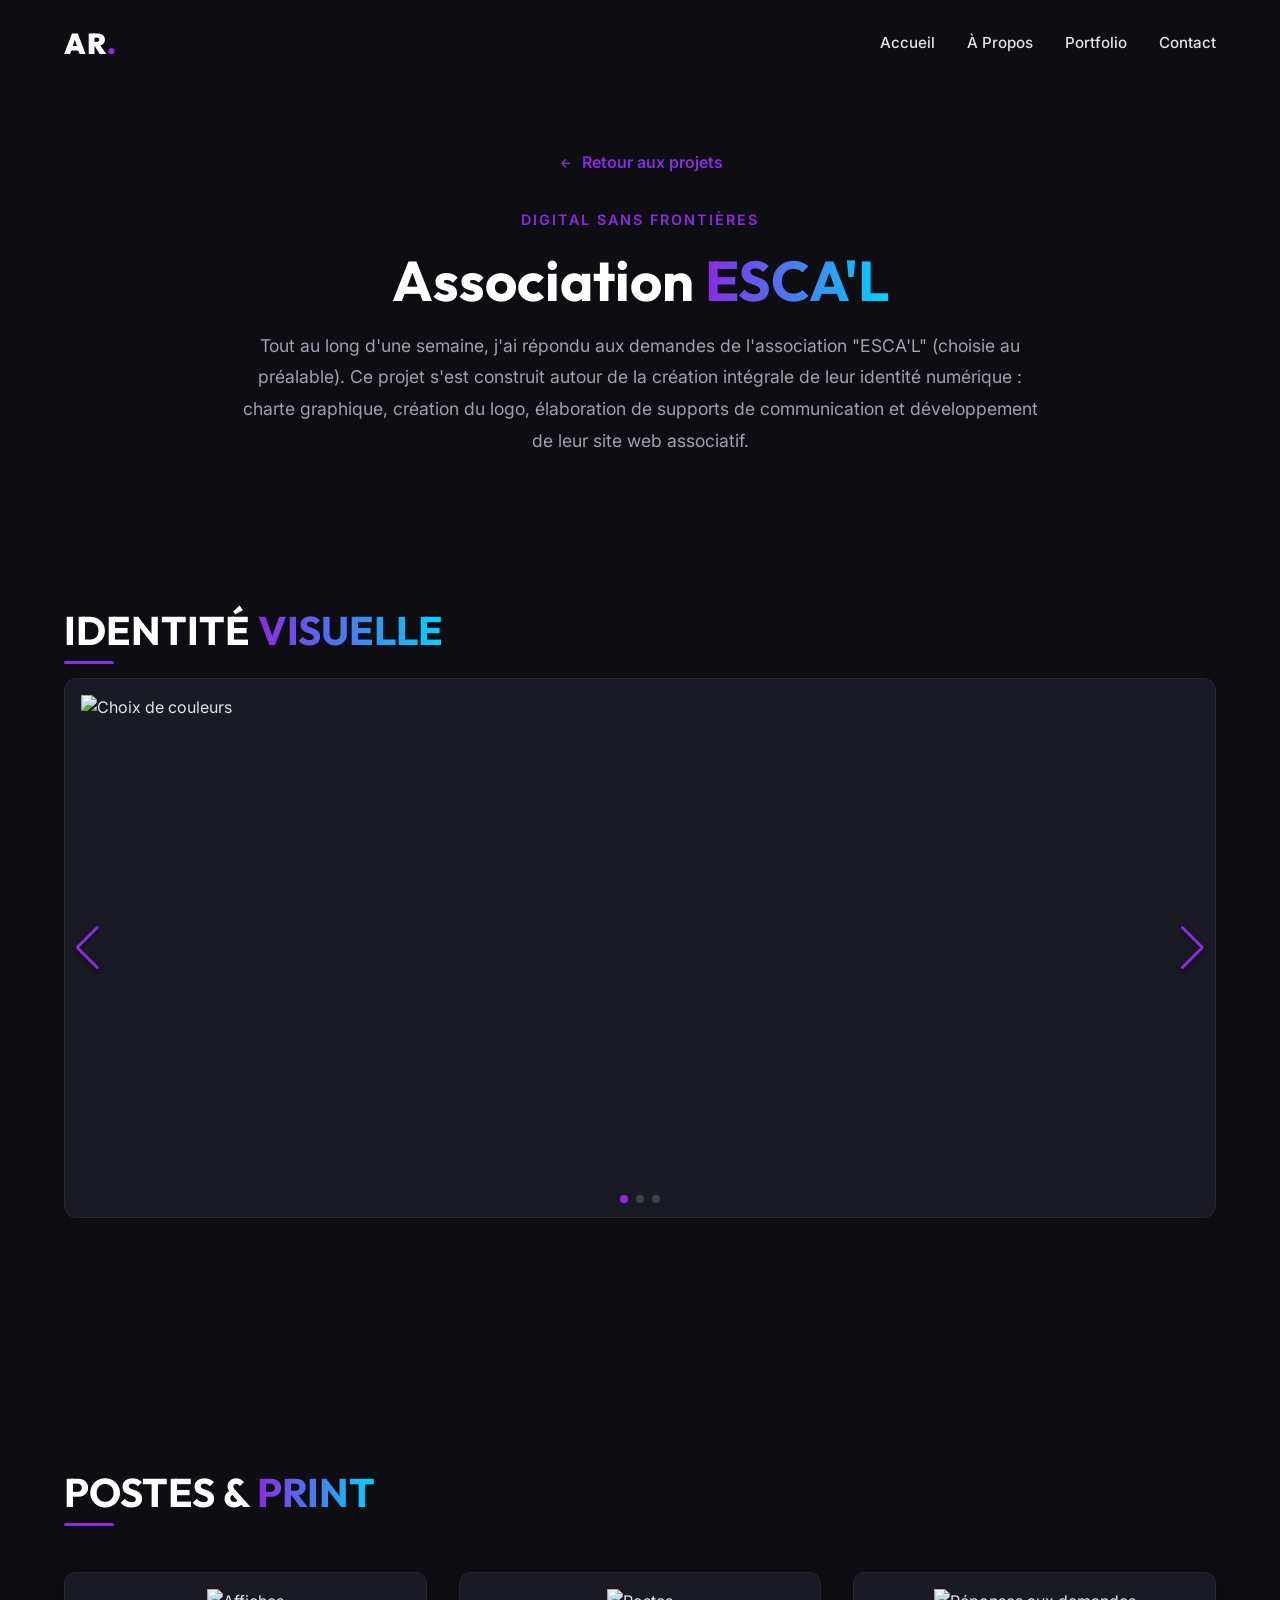
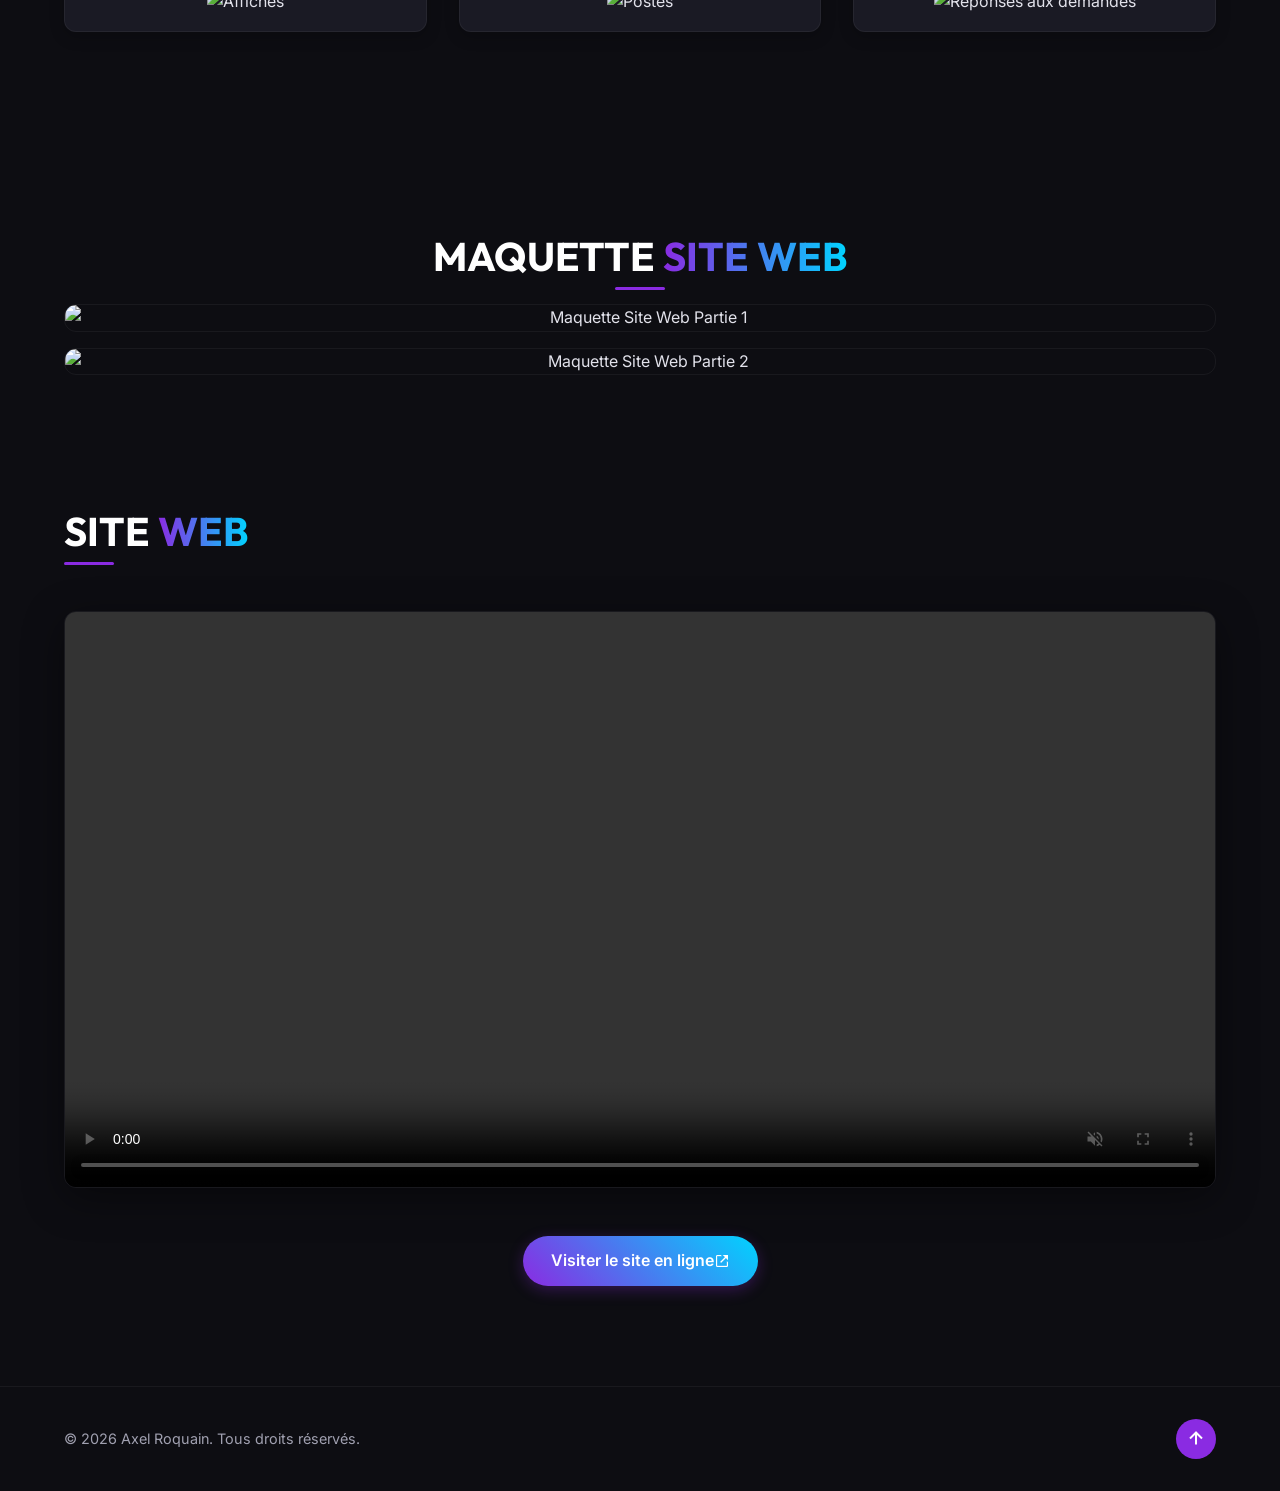
==== projet-escal.html @ b4b13b2a "Add files via upload" ====
<!DOCTYPE html>
<html lang="fr">
<head>
    <meta charset="UTF-8">
    <meta name="viewport" content="width=device-width, initial-scale=1.0">
    <title>Projet ESCA'L | Axel Roquain</title>
    
    <link rel="preconnect" href="https://fonts.googleapis.com">
    <link rel="preconnect" href="https://fonts.gstatic.com" crossorigin>
    <link href="https://fonts.googleapis.com/css2?family=Inter:wght@300;400;500;600&family=Outfit:wght@400;700;800;900&display=swap" rel="stylesheet">
    
    <link href='https://unpkg.com/boxicons@2.1.4/css/boxicons.min.css' rel='stylesheet'>
    <link rel="stylesheet" href="https://cdn.jsdelivr.net/npm/swiper@11/swiper-bundle.min.css" />
    
    <link rel="stylesheet" href="style.css">
</head>
<body>

    <!-- Navigation -->
    <nav class="navbar">
        <div class="container nav-container">
            <a href="index.html" class="logo">AR<span>.</span></a>
            <ul class="nav-links">
                <li><a href="index.html#home">Accueil</a></li>
                <li><a href="index.html#about">À Propos</a></li>
                <li><a href="index.html#portfolio" class="active">Portfolio</a></li>
                <li><a href="index.html#contact">Contact</a></li>
            </ul>
            <div class="menu-toggle">
                <i class='bx bx-menu'></i>
            </div>
        </div>
    </nav>

    <!-- Project Hero -->
    <header class="section project-header-margin">
        <div class="container center">
            <a href="index.html#portfolio" class="back-link"><i class='bx bx-left-arrow-alt'></i> Retour aux projets</a>
            <span class="subtitle slide-in">Digital sans frontières</span>
            <h1 class="project-hero-title fade-in">Association <span class="highlight">ESCA'L</span></h1>
            <p class="project-hero-desc fade-in-delay">
                Tout au long d'une semaine, j'ai répondu aux demandes de l'association "ESCA'L" (choisie au préalable). Ce projet s'est construit autour de la création intégrale de leur identité numérique : charte graphique, création du logo, élaboration de supports de communication et développement de leur site web associatif.
            </p>
        </div>
    </header>

    <!-- SECTION : IDENTITE VISUELLE -->
    <section class="section">
        <div class="container">
            <h2 class="section-title">IDENTITÉ <span class="highlight">VISUELLE</span></h2>
            
            <div class="project-carousel">
                <div class="swiper mySwiper">
                    <div class="swiper-wrapper">
                        <div class="swiper-slide"><img src="images/projet ESCAL/choix de couleurs.JPG" alt="Choix de couleurs"></div>
                        <div class="swiper-slide"><img src="images/projet ESCAL/LOGO.JPG" alt="Logo"></div>
                        <div class="swiper-slide"><img src="images/projet ESCAL/notre proposition de logo.JPG" alt="Notre proposition de logo"></div>
                    </div>
                    <div class="swiper-button-next"></div>
                    <div class="swiper-button-prev"></div>
                    <div class="swiper-pagination"></div>
                </div>
            </div>
        </div>
    </section>

    <!-- SECTION : VISUELS PRINT -->
    <section class="section">
        <div class="container">
            <h2 class="section-title">POSTES & <span class="highlight">PRINT</span></h2>
            <div class="gallery-grid">
                <div class="gallery-item"><img src="images/projet ESCAL/affiches.JPG" alt="Affiches"></div>
                <div class="gallery-item"><img src="images/projet ESCAL/postes.JPG" alt="Postes"></div>
                <div class="gallery-item"><img src="images/projet ESCAL/réponses aux demandes.JPG" alt="Réponses aux demandes"></div>
            </div>
        </div>
    </section>

    <!-- SECTION : MAQUETTE SITE WEB -->
    <section class="section">
        <div class="container center">
            <h2 class="section-title">MAQUETTE <span class="highlight">SITE WEB</span></h2>
            <div style="display: flex; flex-direction: column; gap: 1rem;">
                <img src="images/projet ESCAL/maquette 1.PNG" alt="Maquette Site Web Partie 1" style="border-radius: var(--border-radius); border: 1px solid rgba(255,255,255,0.05); margin-bottom: 0; max-width: 100%;">
                <img src="images/projet ESCAL/maquette 2.PNG" alt="Maquette Site Web Partie 2" style="border-radius: var(--border-radius); border: 1px solid rgba(255,255,255,0.05); margin-bottom: 2rem; max-width: 100%;">
            </div>
        </div>
    </section>

    <!-- SECTION : SITE WEB (Vidéo et lien) -->
    <section class="section" style="padding-top: 0;">
        <div class="container">
            <h2 class="section-title">SITE <span class="highlight">WEB</span></h2>
            <div class="video-showcase">
                <video muted loop playsinline controls autoplay>
                    <source src="vidéos/site ESCAL/ESCA’L — Adhérer - Google Chrome 2026-04-10 10-00-12.mp4" type="video/mp4">
                    Votre navigateur ne supporte pas la vidéo.
                </video>
            </div>
            <div class="center" style="margin-top: 3rem;">
                <a href="https://escalmds.netlify.app/adherer/adherer" target="_blank" class="btn btn-primary">Visiter le site en ligne <i class='bx bx-link-external'></i></a>
            </div>
        </div>
    </section>

    <!-- Footer -->
    <footer>
        <div class="container footer-container">
            <p>&copy; 2026 Axel Roquain. Tous droits réservés.</p>
            <a href="#" class="scroll-top"><i class='bx bx-up-arrow-alt'></i></a>
        </div>
    </footer>

    <!-- JS Scripts -->
    <script src="https://cdn.jsdelivr.net/npm/swiper@11/swiper-bundle.min.js"></script>
    <script src="script.js"></script>
</body>
</html>
---- style.css ----
/** 
 * Design System - Axel Roquain Portfolio
 */

:root {
    /* Couleurs */
    --bg-color: #0d0d12;
    --surface-color: #1a1a24;
    --surface-color-glass: rgba(26, 26, 36, 0.7);
    --text-color: #e2e2eb;
    --text-muted: #a0a0b0;
    
    /* Accents (Couleurs vibrantes) */
    --primary: #8a2be2; /* Violet électrique */
    --primary-hover: #9d4edd;
    --secondary: #00d4ff; /* Cyan néon */
    
    /* Typographie */
    --font-heading: 'Outfit', sans-serif;
    --font-body: 'Inter', sans-serif;
    
    /* Utilitaires */
    --transition: all 0.3s cubic-bezier(0.25, 0.8, 0.25, 1);
    --border-radius: 12px;
}

/* === Base & Reset === */
* {
    margin: 0;
    padding: 0;
    box-sizing: border-box;
}

html {
    scroll-behavior: smooth;
    font-size: 16px;
}

body {
    background-color: var(--bg-color);
    color: var(--text-color);
    font-family: var(--font-body);
    line-height: 1.6;
    overflow-x: hidden;
}

h1, h2, h3, h4, h5, h6 {
    font-family: var(--font-heading);
    font-weight: 700;
    line-height: 1.2;
    color: #fff;
}

a {
    text-decoration: none;
    color: inherit;
    transition: var(--transition);
}

ul {
    list-style: none;
}

img, video {
    max-width: 100%;
    /* display: block; */ /* Commenté pour éviter de casser alignement, géré au cas par cas */
}

/* === Typography & Utilities === */
.highlight {
    background: linear-gradient(90deg, var(--primary), var(--secondary));
    -webkit-background-clip: text;
    -webkit-text-fill-color: transparent;
    display: inline-block;
}

.container {
    width: 90%;
    max-width: 1200px;
    margin: 0 auto;
}

.section {
    padding: 100px 0;
}

.section-title {
    font-size: 2.5rem;
    margin-bottom: 1.5rem;
    position: relative;
    display: inline-block;
}

.section-title::after {
    content: '';
    position: absolute;
    bottom: -10px;
    left: 0;
    width: 50px;
    height: 3px;
    background: var(--primary);
    border-radius: 2px;
}

.center .section-title::after {
    left: 50%;
    transform: translateX(-50%);
}

.center {
    text-align: center;
}

/* === Buttons === */
.btn {
    display: inline-flex;
    align-items: center;
    justify-content: center;
    padding: 12px 28px;
    border-radius: 30px;
    font-weight: 600;
    font-size: 1rem;
    cursor: pointer;
    transition: var(--transition);
    border: none;
    outline: none;
}

.btn-primary {
    background: linear-gradient(45deg, var(--primary), var(--secondary));
    color: #fff;
    box-shadow: 0 4px 15px rgba(138, 43, 226, 0.3);
}

.btn-primary:hover {
    transform: translateY(-3px);
    box-shadow: 0 8px 25px rgba(138, 43, 226, 0.5);
}

.btn-secondary {
    background: transparent;
    border: 2px solid var(--text-color);
    color: var(--text-color);
}

.btn-secondary:hover {
    background: var(--text-color);
    color: var(--bg-color);
}

.btn-linkedin {
    background: #0077b5;
    color: #fff;
    margin-top: 1rem;
    gap: 8px;
}

.btn-linkedin:hover {
    background: #005582;
    transform: translateY(-2px);
}

/* === Navigation === */
.navbar {
    position: fixed;
    top: 0;
    left: 0;
    width: 100%;
    padding: 20px 0;
    z-index: 1000;
    transition: var(--transition);
}

.navbar.scrolled {
    background: rgba(13, 13, 18, 0.9);
    backdrop-filter: blur(10px);
    box-shadow: 0 4px 30px rgba(0, 0, 0, 0.1);
    padding: 15px 0;
}

.nav-container {
    display: flex;
    justify-content: space-between;
    align-items: center;
}

.logo {
    font-size: 1.8rem;
    font-family: var(--font-heading);
    font-weight: 900;
    color: #fff;
    letter-spacing: 1px;
}

.logo span {
    color: var(--primary);
}

.nav-links {
    display: flex;
    gap: 2rem;
}

.nav-links li a {
    font-weight: 500;
    font-size: 0.95rem;
    position: relative;
}

.nav-links li a::before {
    content: '';
    position: absolute;
    bottom: -5px;
    left: 0;
    width: 0;
    height: 2px;
    background: var(--primary);
    transition: var(--transition);
}

.nav-links li a:hover::before,
.nav-links li a.active::before {
    width: 100%;
}

.nav-links li a:hover,
.nav-links li a.active {
    color: #fff;
}

.menu-toggle {
    display: none;
    font-size: 2rem;
    cursor: pointer;
    color: #fff;
}

/* === Hero Section === */
.hero {
    min-height: 100vh;
    display: flex;
    align-items: center;
    position: relative;
    padding-top: 80px;
}

.hero-container {
    display: grid;
    grid-template-columns: 1fr 1fr;
    gap: 2rem;
    align-items: center;
}

.subtitle {
    display: block;
    color: var(--primary);
    font-weight: 600;
    letter-spacing: 2px;
    text-transform: uppercase;
    margin-bottom: 1rem;
    font-size: 0.9rem;
}

.hero .title {
    font-size: 4.5rem;
    margin-bottom: 1.5rem;
}

.hero .description {
    font-size: 1.1rem;
    color: var(--text-muted);
    margin-bottom: 2.5rem;
    max-width: 500px;
}

.hero-btns {
    display: flex;
    gap: 1rem;
}

.hero-visual {
    position: relative;
    height: 500px;
    display: flex;
    justify-content: center;
    align-items: center;
}

.shape {
    position: absolute;
    border-radius: 50%;
    filter: blur(80px);
    z-index: -1;
}

.shape-1 {
    width: 300px;
    height: 300px;
    background: rgba(138, 43, 226, 0.4);
    top: 10%;
    right: 20%;
    animation: float 6s ease-in-out infinite;
}

.shape-2 {
    width: 250px;
    height: 250px;
    background: rgba(0, 212, 255, 0.3);
    bottom: 10%;
    left: 10%;
    animation: float 8s ease-in-out infinite reverse;
}

@keyframes float {
    0% { transform: translateY(0px) rotate(0deg); }
    50% { transform: translateY(-30px) rotate(10deg); }
    100% { transform: translateY(0px) rotate(0deg); }
}

/* === About Section === */
.about {
    background: var(--surface-color);
}

.about-container {
    display: grid;
    grid-template-columns: 1fr 1.2fr;
    gap: 4rem;
    align-items: center;
}

.about-image {
    position: relative;
    border-radius: var(--border-radius);
    overflow: hidden;
}

.about-image::before {
    content: '';
    position: absolute;
    inset: 0;
    border: 2px solid transparent;
    border-radius: var(--border-radius);
    background: linear-gradient(45deg, var(--primary), var(--secondary)) border-box;
    -webkit-mask: linear-gradient(#fff 0 0) padding-box, linear-gradient(#fff 0 0);
    -webkit-mask-composite: xor;
    mask-composite: exclude;
    z-index: 2;
    pointer-events: none;
}

.profile-img {
    width: 100%;
    height: auto;
    display: block;
    border-radius: var(--border-radius);
    transition: var(--transition);
}

.about-image:hover .profile-img {
    transform: scale(1.05);
}

.about-text p {
    color: var(--text-muted);
    margin-bottom: 1rem;
}

.stats {
    display: flex;
    gap: 2rem;
    margin: 2rem 0;
    padding: 1.5rem;
    background: rgba(255, 255, 255, 0.03);
    border-radius: var(--border-radius);
    border-left: 4px solid var(--primary);
}

.stat-item h3 {
    font-size: 2rem;
    color: var(--secondary);
    margin-bottom: 0.2rem;
}

.stat-item span {
    font-size: 0.9rem;
    color: var(--text-muted);
}

/* === Portfolio Section === */
.filter-buttons {
    display: flex;
    justify-content: center;
    gap: 1rem;
    margin: 3rem 0;
    flex-wrap: wrap;
}

.filter-btn {
    background: transparent;
    border: 1px solid var(--text-muted);
    color: var(--text-color);
    padding: 8px 20px;
    border-radius: 20px;
    cursor: pointer;
    font-family: var(--font-body);
    font-weight: 500;
    transition: var(--transition);
}

.filter-btn.active, .filter-btn:hover {
    background: var(--primary);
    border-color: var(--primary);
    color: #fff;
    box-shadow: 0 4px 10px rgba(138, 43, 226, 0.3);
}

.portfolio-grid {
    display: grid;
    grid-template-columns: repeat(auto-fill, minmax(300px, 1fr));
    gap: 2rem;
}

.portfolio-card {
    background: var(--surface-color);
    border-radius: var(--border-radius);
    overflow: hidden;
    transition: var(--transition);
    border: 1px solid rgba(255, 255, 255, 0.05);
    display: flex;
    flex-direction: column;
}

.portfolio-card:hover {
    transform: translateY(-10px);
    border-color: rgba(138, 43, 226, 0.3);
    box-shadow: 0 10px 30px rgba(0, 0, 0, 0.5);
}

.card-image, .card-video-container {
    position: relative;
    width: 100%;
    aspect-ratio: 4 / 3;
    overflow: hidden;
    background: var(--surface-color);
    display: flex;
    justify-content: center;
    align-items: center;
}

.card-image img {
    width: 100%;
    height: 100%;
    object-fit: contain; /* Affiche l'image en entier sans la rogner */
    transition: transform 0.5s ease;
    padding: 1rem; /* Ajoute un peu de respiration autour de l'image */
}

.portfolio-video {
    width: 100%;
    height: 100%;
    object-fit: contain;
}

.card-overlay {
    position: absolute;
    inset: 0;
    background: rgba(13, 13, 18, 0.8);
    display: flex;
    justify-content: center;
    align-items: center;
    opacity: 0;
    transition: var(--transition);
}

.card-overlay i {
    font-size: 3rem;
    color: #fff;
    transform: translateY(20px);
    transition: var(--transition);
}

.portfolio-card:hover .card-overlay {
    opacity: 1;
}

.portfolio-card:hover .card-overlay i {
    transform: translateY(0);
}

.portfolio-card:hover .card-image img {
    transform: scale(1.1);
}

.card-content {
    padding: 1.5rem;
    flex-grow: 1;
}

.card-content h3 {
    font-size: 1.2rem;
    margin-bottom: 0.5rem;
}

.category {
    font-size: 0.85rem;
    color: var(--primary);
    font-weight: 500;
}

/* MixItUp Classes (Pour le JS) */
.mix {
    display: none; /* Caché par défaut, MixItUp s'en occupe... ou notre propre script JS */
}

/* === Contact Section === */
.contact {
    background: var(--surface-color);
    position: relative;
}

.contact::before {
    content: '';
    position: absolute;
    top: 0;
    left: 0;
    width: 100%;
    height: 1px;
    background: linear-gradient(90deg, transparent, rgba(255, 255, 255, 0.1), transparent);
}

.contact-grid {
    display: grid;
    grid-template-columns: 1fr 1fr;
    gap: 4rem;
    background: rgba(255, 255, 255, 0.02);
    padding: 3rem;
    border-radius: 20px;
    border: 1px solid rgba(255, 255, 255, 0.05);
}

.info-list {
    margin: 2rem 0;
}

.info-list li {
    display: flex;
    align-items: center;
    gap: 1rem;
    margin-bottom: 1.5rem;
}

.info-list i {
    font-size: 1.5rem;
    color: var(--secondary);
    background: rgba(0, 212, 255, 0.1);
    padding: 12px;
    border-radius: 50%;
}

.social-links {
    display: flex;
    gap: 1rem;
}

.social-btn {
    width: 45px;
    height: 45px;
    display: flex;
    justify-content: center;
    align-items: center;
    background: rgba(255, 255, 255, 0.05);
    border-radius: 50%;
    font-size: 1.2rem;
    color: #fff;
}

.social-btn:hover {
    background: var(--primary);
    transform: translateY(-3px);
}

.contact-form .form-group {
    margin-bottom: 1.5rem;
}

.contact-form input,
.contact-form textarea {
    width: 100%;
    padding: 15px;
    background: rgba(0, 0, 0, 0.2);
    border: 1px solid rgba(255, 255, 255, 0.1);
    border-radius: 8px;
    color: #fff;
    font-family: var(--font-body);
    font-size: 1rem;
    transition: var(--transition);
}

.contact-form input:focus,
.contact-form textarea:focus {
    outline: none;
    border-color: var(--primary);
    background: rgba(0, 0, 0, 0.4);
}

.submit-btn {
    width: 100%;
    font-size: 1.1rem;
    gap: 10px;
}

/* === Footer === */
footer {
    padding: 2rem 0;
    text-align: center;
    background: var(--bg-color);
    border-top: 1px solid rgba(255, 255, 255, 0.05);
}

.footer-container {
    display: flex;
    justify-content: space-between;
    align-items: center;
}

.footer-container p {
    color: var(--text-muted);
    font-size: 0.9rem;
}

.scroll-top {
    background: var(--primary);
    color: #fff;
    width: 40px;
    height: 40px;
    display: flex;
    justify-content: center;
    align-items: center;
    border-radius: 50%;
    font-size: 1.5rem;
}

.scroll-top:hover {
    background: var(--primary-hover);
    transform: translateY(-3px);
}

/* === Animations Initiales === */
.slide-in {
    opacity: 0;
    transform: translateX(-30px);
    animation: slideIn 0.8s forwards;
}

.fade-in {
    opacity: 0;
    transform: translateY(20px);
    animation: fadeIn 0.8s forwards;
}

.fade-in-delay {
    opacity: 0;
    transform: translateY(20px);
    animation: fadeIn 0.8s 0.2s forwards;
}

.fade-in-delay-2 {
    opacity: 0;
    transform: translateY(20px);
    animation: fadeIn 0.8s 0.4s forwards;
}

@keyframes slideIn {
    to { opacity: 1; transform: translateX(0); }
}

@keyframes fadeIn {
    to { opacity: 1; transform: translateY(0); }
}

/* === Responsive Design === */
@media (max-width: 992px) {
    .hero-container {
        grid-template-columns: 1fr;
        text-align: center;
    }

    .hero .title {
        font-size: 3.5rem;
    }

    .hero .description {
        margin: 0 auto 2rem;
    }

    .hero-btns {
        justify-content: center;
    }

    .hero-visual {
        display: none; /* On cache les formes abstraites sur mobile pour alléger */
    }

    .about-container {
        grid-template-columns: 1fr;
    }
    
    .about-image {
        max-width: 400px;
        margin: 0 auto;
    }

    .contact-grid {
        grid-template-columns: 1fr;
        padding: 2rem;
    }
}

@media (max-width: 768px) {
    .menu-toggle {
        display: block;
    }

    .nav-links {
        position: fixed;
        top: 70px;
        left: -100%;
        width: 100%;
        height: calc(100vh - 70px);
        background: var(--bg-color);
        flex-direction: column;
        align-items: center;
        justify-content: center;
        transition: 0.4s ease;
    }

    .nav-links.nav-active {
        left: 0;
    }

    .hero .title {
        font-size: 2.8rem;
    }

    .section-title {
        font-size: 2rem;
    }
    
    .footer-container {
        flex-direction: column;
        gap: 1rem;
    }
}

/* === Project Pages Specific === */
.project-header-margin {
    padding-top: 150px;
    padding-bottom: 50px;
}

.project-hero-title {
    font-size: 3.5rem;
    margin-bottom: 1rem;
}

.project-hero-desc {
    color: var(--text-muted);
    font-size: 1.1rem;
    max-width: 800px;
    margin: 0 auto;
    line-height: 1.8;
}

.back-link {
    display: inline-flex;
    align-items: center;
    gap: 8px;
    color: var(--primary);
    font-weight: 600;
    margin-bottom: 2rem;
    transition: var(--transition);
}

.back-link:hover {
    color: var(--secondary);
    transform: translateX(-5px);
}

.video-showcase {
    width: 100%;
    border-radius: var(--border-radius);
    overflow: hidden;
    box-shadow: 0 10px 40px rgba(0,0,0,0.4);
    border: 1px solid rgba(255,255,255,0.05);
    margin: 2rem 0;
}

.video-showcase video {
    width: 100%;
    height: auto;
    display: block;
}

/* Swiper Carousel Customization */
.project-carousel {
    padding-bottom: 50px;
}

.swiper {
    width: 100%;
    border-radius: var(--border-radius);
}

.swiper-slide {
    display: flex;
    justify-content: center;
    align-items: center;
    background: var(--surface-color);
    border-radius: var(--border-radius);
    overflow: hidden;
    border: 1px solid rgba(255,255,255,0.05);
    height: 60vh; /* Consistent size */
}

.swiper-slide img {
    width: 100%;
    height: 100%;
    object-fit: contain;
    padding: 1rem;
}

.swiper-pagination-bullet {
    background: var(--text-color) !important;
}

.swiper-pagination-bullet-active {
    background: var(--primary) !important;
}

.swiper-button-next, .swiper-button-prev {
    color: var(--primary) !important;
    text-shadow: 0 2px 5px rgba(0,0,0,0.5);
}

/* Gallery Grid for Print & Others */
.gallery-grid {
    display: grid;
    grid-template-columns: repeat(auto-fit, minmax(300px, 1fr));
    gap: 2rem;
    margin-top: 2rem;
}

.gallery-item {
    border-radius: var(--border-radius);
    overflow: hidden;
    background: var(--surface-color);
    border: 1px solid rgba(255,255,255,0.05);
    box-shadow: 0 5px 15px rgba(0,0,0,0.2);
    display: flex;
    justify-content: center;
    align-items: center;
    padding: 1rem;
    transition: var(--transition);
}

.gallery-item:hover {
    transform: translateY(-5px);
    box-shadow: 0 10px 25px rgba(138,43,226,0.3);
}

.gallery-item img {
    max-height: 400px;
    object-fit: contain;
}

.figma-link-container {
    text-align: center;
    margin-top: 4rem;
    padding: 3rem;
    background: rgba(138, 43, 226, 0.05);
    border-radius: var(--border-radius);
    border: 1px dashed var(--primary);
}

/* === Featured Portfolio Cards (index.html) === */
.featured-projects-grid {
    display: grid;
    grid-template-columns: repeat(auto-fit, minmax(320px, 1fr));
    gap: 2.5rem;
    margin-top: 2rem;
}

.featured-card {
    position: relative;
    border-radius: 20px;
    overflow: hidden;
    height: 450px;
    background: var(--surface-color);
    box-shadow: 0 10px 30px rgba(0,0,0,0.3);
    transition: all 0.4s ease;
    border: 1px solid rgba(255,255,255,0.02);
    display: block; /* Acts as a link */
    cursor: pointer;
}

.featured-card:hover {
    transform: translateY(-10px) scale(1.02);
    box-shadow: 0 15px 40px rgba(138, 43, 226, 0.4);
    border-color: rgba(138, 43, 226, 0.5);
}

.featured-card .card-bg {
    position: absolute;
    top: 0;
    left: 0;
    width: 100%;
    height: 100%;
    object-fit: cover;
    transition: transform 0.8s ease;
    z-index: 1;
    opacity: 0.6;
}

.featured-card:hover .card-bg {
    transform: scale(1.08);
    opacity: 0.4;
}

.featured-card .card-content {
    position: absolute;
    bottom: 0;
    left: 0;
    width: 100%;
    padding: 2.5rem 2rem;
    z-index: 3;
    background: linear-gradient(to top, rgba(13, 13, 18, 0.95), rgba(13, 13, 18, 0));
}

.featured-card h3 {
    font-size: 2rem;
    margin-bottom: 0.5rem;
    color: #fff;
    text-transform: uppercase;
    letter-spacing: 1px;
}

.featured-card p {
    color: var(--text-color);
    font-size: 1.1rem;
    margin-bottom: 1rem;
    opacity: 0.9;
}

.card-arrow {
    display: inline-flex;
    justify-content: center;
    align-items: center;
    width: 40px;
    height: 40px;
    border-radius: 50%;
    background: var(--primary);
    color: #fff;
    font-size: 1.5rem;
    transition: var(--transition);
}

.featured-card:hover .card-arrow {
    background: var(--secondary);
    transform: translateX(10px);
}

/* === Lightbox (Zoom Image) === */
.lightbox {
    position: fixed;
    top: 0;
    left: 0;
    width: 100vw;
    height: 100vh;
    background: rgba(13, 13, 18, 0.95);
    display: flex;
    justify-content: center;
    align-items: center;
    z-index: 9999;
    opacity: 0;
    pointer-events: none;
    transition: opacity 0.3s ease;
}

.lightbox.active {
    opacity: 1;
    pointer-events: all;
}

.lightbox img {
    max-width: 90%;
    max-height: 90vh;
    object-fit: contain;
    transform: scale(0.8);
    transition: transform 0.3s ease;
    border-radius: var(--border-radius);
    box-shadow: 0 10px 40px rgba(0, 0, 0, 0.5);
}

.lightbox.active img {
    transform: scale(1);
}

.lightbox-close {
    position: absolute;
    top: 30px;
    right: 40px;
    font-size: 2.5rem;
    color: #fff;
    cursor: pointer;
    transition: var(--transition);
}

.lightbox-close:hover {
    color: var(--primary);
    transform: scale(1.1);
}

.zoomable {
    cursor: zoom-in !important;
    transition: opacity 0.3s ease;
}

.zoomable:hover {
    opacity: 0.8;
}
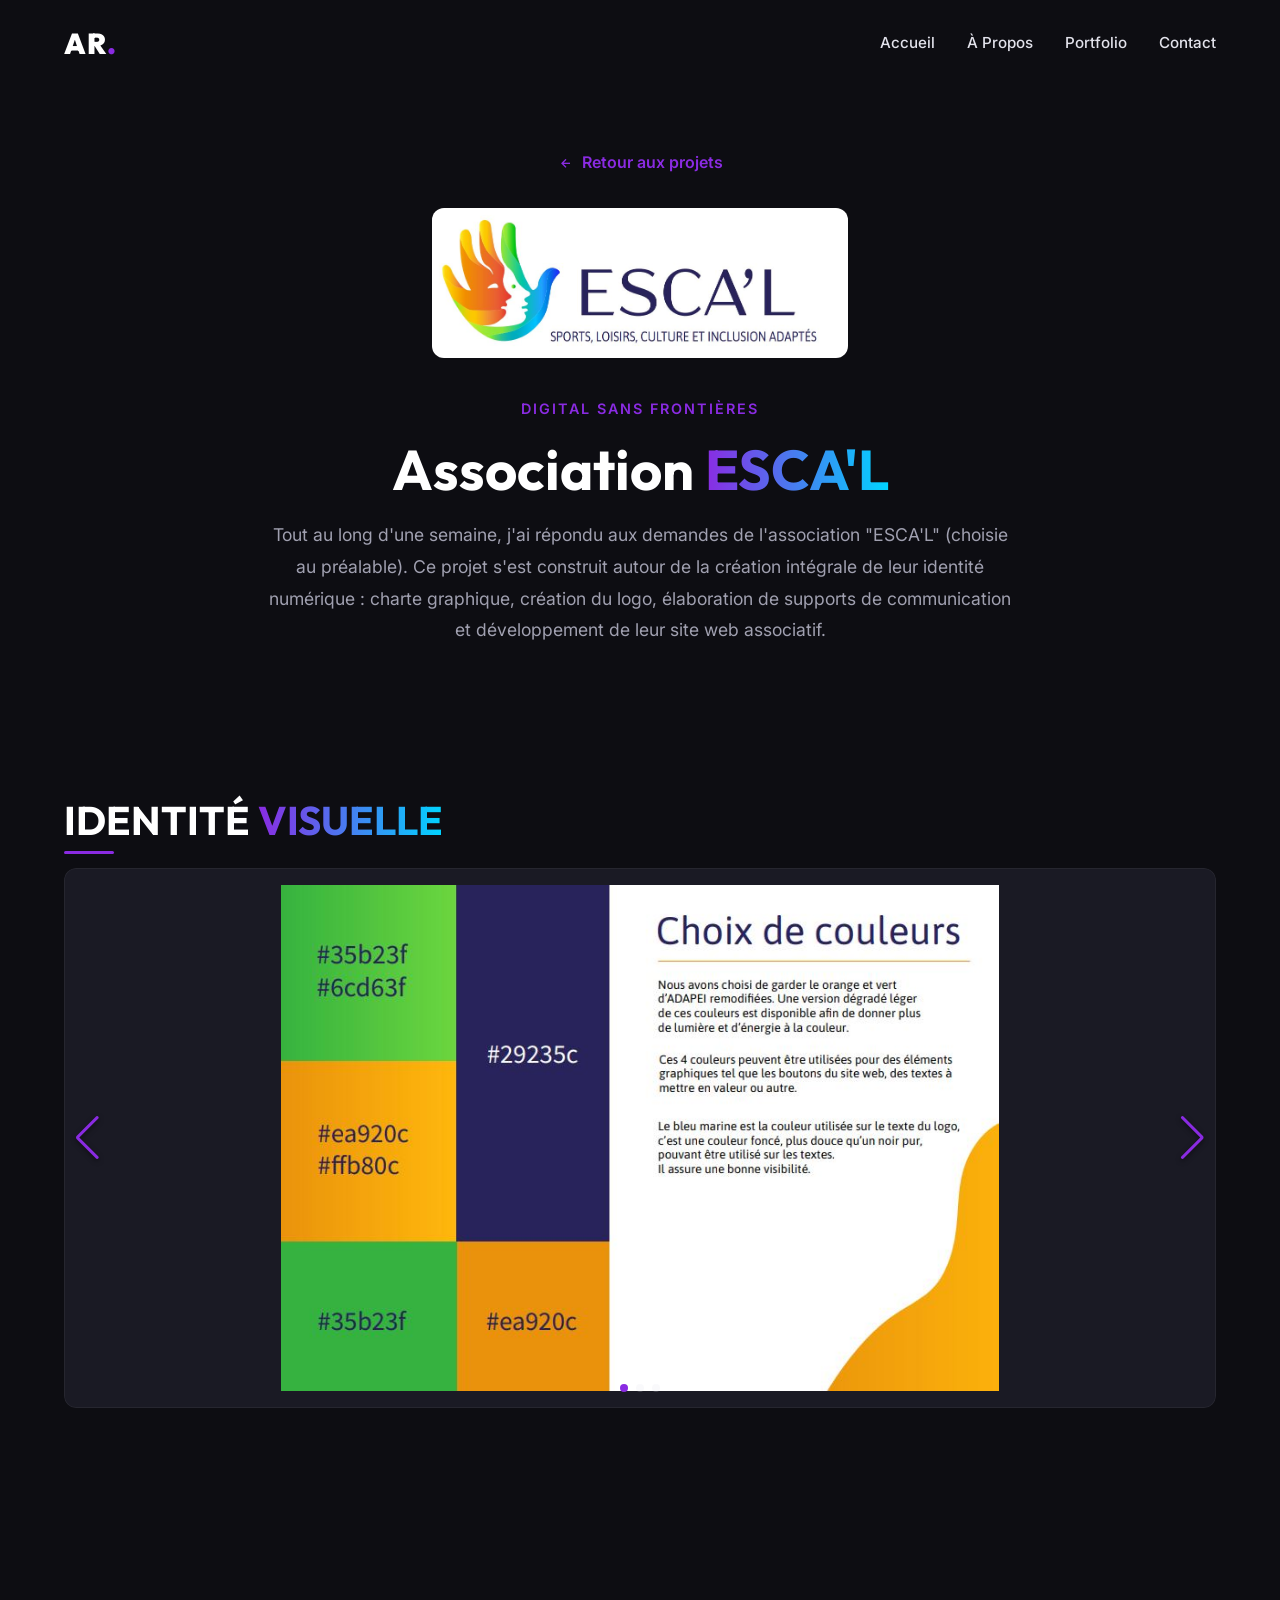
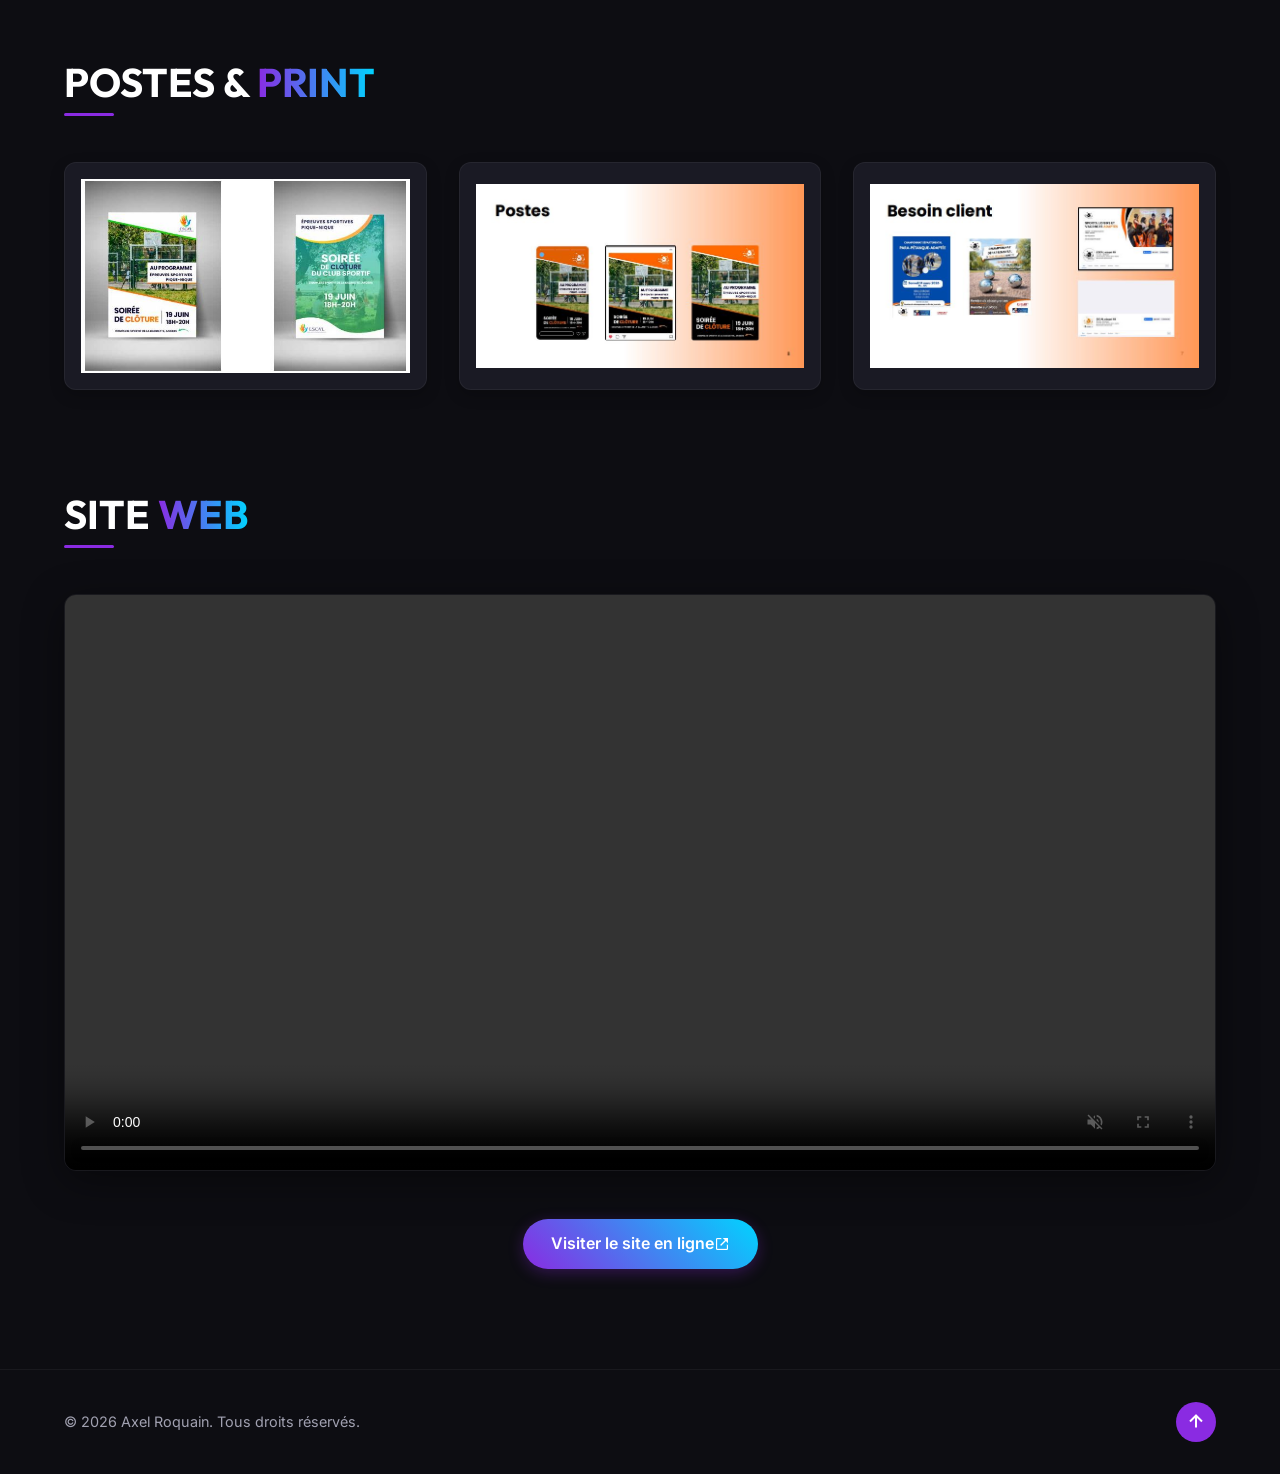
==== commit b091b039: "Add files via upload" ====
--- a/projet-escal.html
+++ b/projet-escal.html
@@ -36,6 +36,9 @@
     <header class="section project-header-margin">
         <div class="container center">
             <a href="index.html#portfolio" class="back-link"><i class='bx bx-left-arrow-alt'></i> Retour aux projets</a>
+            <div class="fade-in" style="margin-bottom: 2rem;">
+                <img src="images/projet ESCAL/LOGO.JPG" alt="Logo ESCA'L" style="max-height: 150px; border-radius: var(--border-radius); object-fit: contain;">
+            </div>
             <span class="subtitle slide-in">Digital sans frontières</span>
             <h1 class="project-hero-title fade-in">Association <span class="highlight">ESCA'L</span></h1>
             <p class="project-hero-desc fade-in-delay">
@@ -76,16 +79,7 @@
         </div>
     </section>
 
-    <!-- SECTION : MAQUETTE SITE WEB -->
-    <section class="section">
-        <div class="container center">
-            <h2 class="section-title">MAQUETTE <span class="highlight">SITE WEB</span></h2>
-            <div style="display: flex; flex-direction: column; gap: 1rem;">
-                <img src="images/projet ESCAL/maquette 1.PNG" alt="Maquette Site Web Partie 1" style="border-radius: var(--border-radius); border: 1px solid rgba(255,255,255,0.05); margin-bottom: 0; max-width: 100%;">
-                <img src="images/projet ESCAL/maquette 2.PNG" alt="Maquette Site Web Partie 2" style="border-radius: var(--border-radius); border: 1px solid rgba(255,255,255,0.05); margin-bottom: 2rem; max-width: 100%;">
-            </div>
-        </div>
-    </section>
+
 
     <!-- SECTION : SITE WEB (Vidéo et lien) -->
     <section class="section" style="padding-top: 0;">
--- a/style.css
+++ b/style.css
@@ -770,6 +770,8 @@
     max-width: 800px;
     margin: 0 auto;
     line-height: 1.8;
+    text-align: center;
+    padding: 0 1.5rem;
 }
 
 .back-link {
@@ -977,7 +979,7 @@
     left: 0;
     width: 100vw;
     height: 100vh;
-    background: rgba(13, 13, 18, 0.95);
+    background: rgba(13, 13, 18, 0.98);
     display: flex;
     justify-content: center;
     align-items: center;
@@ -985,6 +987,7 @@
     opacity: 0;
     pointer-events: none;
     transition: opacity 0.3s ease;
+    overflow: auto;
 }
 
 .lightbox.active {
@@ -993,17 +996,18 @@
 }
 
 .lightbox img {
-    max-width: 90%;
-    max-height: 90vh;
+    max-width: none;
+    max-height: none;
+    height: 95vh;
     object-fit: contain;
-    transform: scale(0.8);
-    transition: transform 0.3s ease;
-    border-radius: var(--border-radius);
-    box-shadow: 0 10px 40px rgba(0, 0, 0, 0.5);
+    transform: scale(0.9);
+    transition: transform 0.4s cubic-bezier(0.25, 0.8, 0.25, 1);
+    box-shadow: 0 10px 40px rgba(0, 0, 0, 0.8);
+    cursor: zoom-out;
 }
 
 .lightbox.active img {
-    transform: scale(1);
+    transform: scale(1.3);
 }
 
 .lightbox-close {
